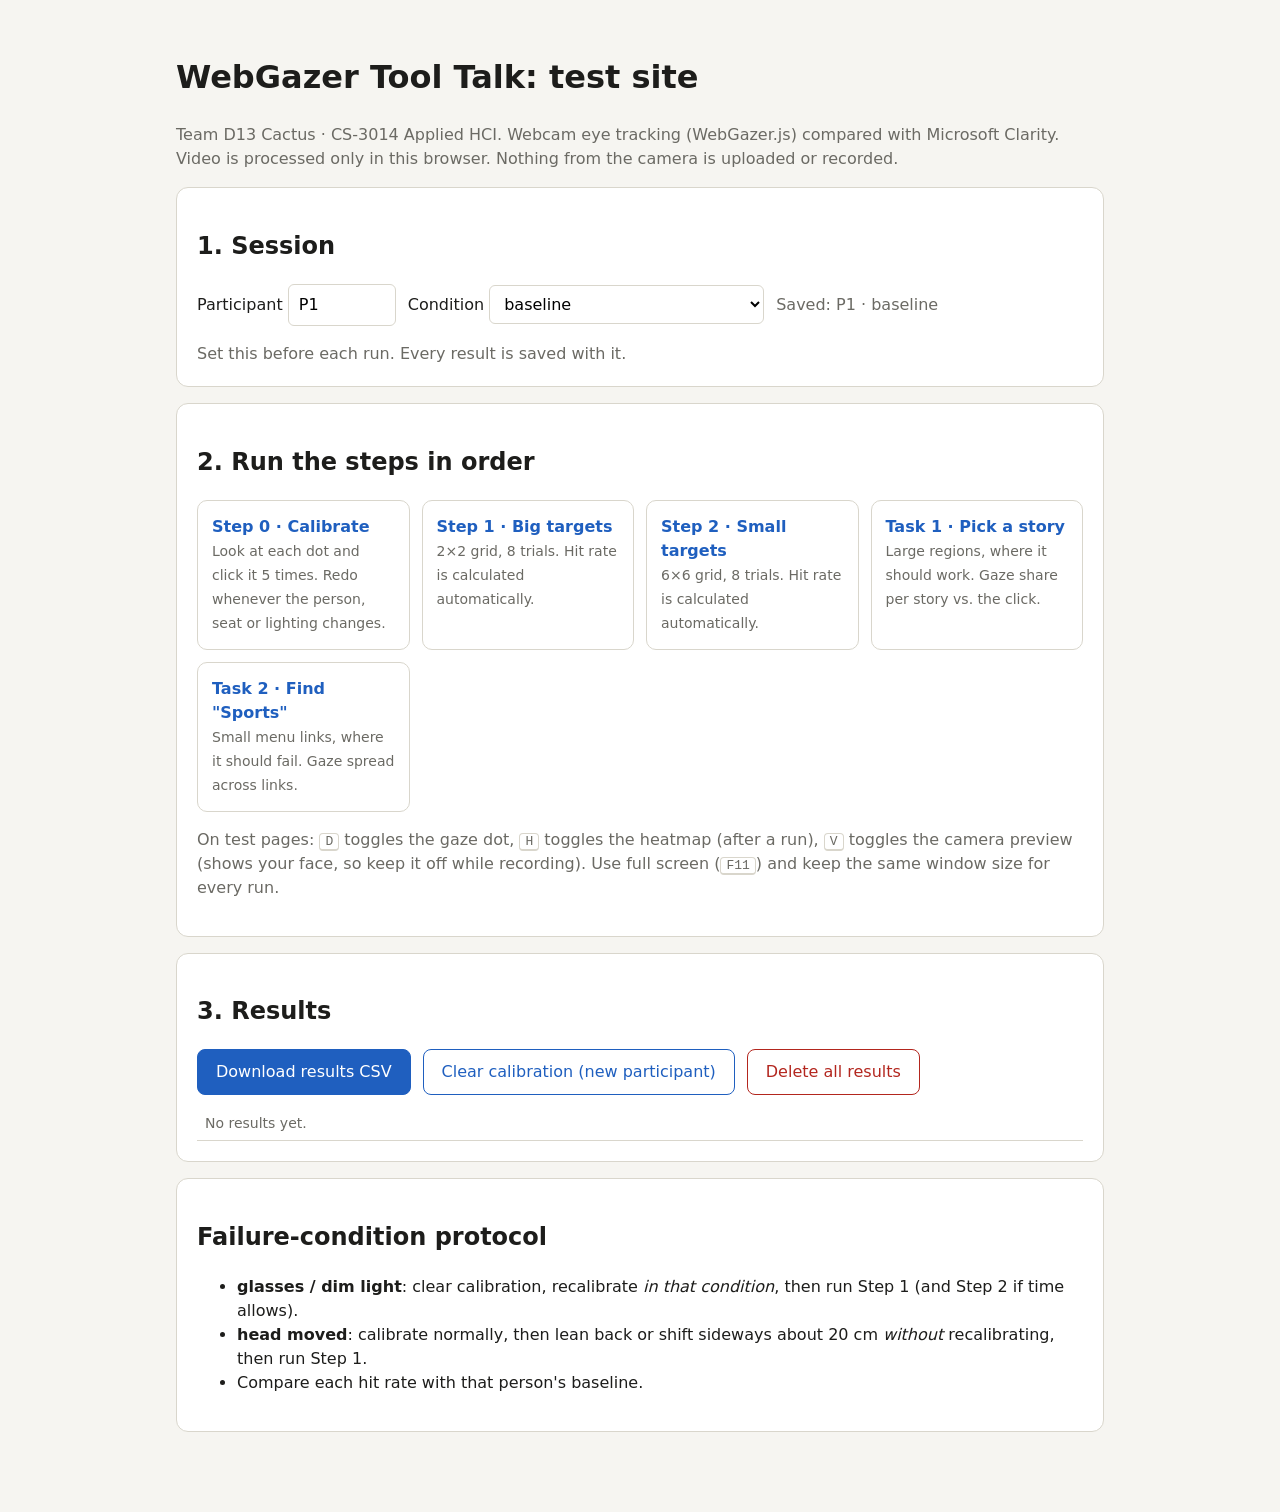
==== index.html @ 7dffea72 "initial commit: WebGazer test site" ====
<!doctype html>
<html lang="en">
<head>
<meta charset="utf-8">
<meta name="viewport" content="width=device-width, initial-scale=1">
<title>WebGazer Test Site</title>
<link rel="stylesheet" href="style.css">
<script src="config.js"></script>
<script src="common.js"></script>
</head>
<body>
<div class="wrap">
  <h1>WebGazer Tool Talk: test site</h1>
  <p class="muted">Team D13 Cactus · CS-3014 Applied HCI. Webcam eye tracking (WebGazer.js) compared with Microsoft Clarity. Video is processed only in this browser. Nothing from the camera is uploaded or recorded.</p>

  <div class="card">
    <h2>1. Session</h2>
    <div class="row">
      <label>Participant <input id="participant" size="6" value="P1"></label>
      <label>Condition
        <select id="condition">
          <option value="baseline">baseline</option>
          <option value="glasses">glasses</option>
          <option value="dim-light">dim light</option>
          <option value="head-moved">head moved after calibration</option>
        </select>
      </label>
      <span id="saved" class="muted"></span>
    </div>
    <p class="muted" style="margin-bottom:0">Set this before each run. Every result is saved with it.</p>
  </div>

  <div class="card">
    <h2>2. Run the steps in order</h2>
    <div class="steps">
      <a class="step" href="calibrate.html"><b>Step 0 · Calibrate</b><span>Look at each dot and click it 5 times. Redo whenever the person, seat or lighting changes.</span></a>
      <a class="step" href="grid.html?size=2"><b>Step 1 · Big targets</b><span>2×2 grid, 8 trials. Hit rate is calculated automatically.</span></a>
      <a class="step" href="grid.html?size=6"><b>Step 2 · Small targets</b><span>6×6 grid, 8 trials. Hit rate is calculated automatically.</span></a>
      <a class="step" href="task1.html"><b>Task 1 · Pick a story</b><span>Large regions, where it should work. Gaze share per story vs. the click.</span></a>
      <a class="step" href="task2.html"><b>Task 2 · Find "Sports"</b><span>Small menu links, where it should fail. Gaze spread across links.</span></a>
    </div>
    <p class="muted">On test pages: <kbd>D</kbd> toggles the gaze dot, <kbd>H</kbd> toggles the heatmap (after a run), <kbd>V</kbd> toggles the camera preview (shows your face, so keep it off while recording). Use full screen (<kbd>F11</kbd>) and keep the same window size for every run.</p>
  </div>

  <div class="card">
    <h2>3. Results</h2>
    <div class="row" style="margin-bottom:12px">
      <button id="csv">Download results CSV</button>
      <button class="secondary" id="clearCal">Clear calibration (new participant)</button>
      <button class="danger" id="clearRes">Delete all results</button>
    </div>
    <div style="overflow-x:auto"><table id="tbl"></table></div>
  </div>

  <div class="card">
    <h2>Failure-condition protocol</h2>
    <ul>
      <li><b>glasses / dim light</b>: clear calibration, recalibrate <i>in that condition</i>, then run Step 1 (and Step 2 if time allows).</li>
      <li><b>head moved</b>: calibrate normally, then lean back or shift sideways about 20 cm <i>without</i> recalibrating, then run Step 1.</li>
      <li>Compare each hit rate with that person's baseline.</li>
    </ul>
  </div>
</div>

<script>
(function () {
  var s = getSession();
  var pEl = document.getElementById("participant"), cEl = document.getElementById("condition");
  pEl.value = s.participant; cEl.value = s.condition;
  function save() {
    setSession({ participant: pEl.value.trim() || "P1", condition: cEl.value });
    document.getElementById("saved").textContent = "Saved: " + sessionLabel();
  }
  pEl.addEventListener("input", save); cEl.addEventListener("change", save); save();

  var cols = ["time", "participant", "condition", "test", "hits", "trials", "hit_rate", "mean_error_px", "clicked", "detail", "viewport"];
  function render() {
    var rows = Store.get("wg_results", []);
    var t = document.getElementById("tbl");
    if (!rows.length) { t.innerHTML = "<tr><td class='muted'>No results yet.</td></tr>"; return; }
    t.innerHTML = "<tr>" + cols.map(function (c) { return "<th>" + c + "</th>"; }).join("") + "</tr>" +
      rows.slice().reverse().map(function (r) {
        return "<tr>" + cols.map(function (c) {
          var v = r[c] === undefined ? "" : r[c];
          if (c === "time") v = String(v).replace("T", " ").slice(0, 19);
          return "<td>" + String(v).replace(/</g, "&lt;") + "</td>";
        }).join("") + "</tr>";
      }).join("");
  }
  render();

  document.getElementById("csv").onclick = function () {
    var rows = Store.get("wg_results", []);
    var esc = function (v) { v = v === undefined ? "" : String(v); return /[",\n]/.test(v) ? '"' + v.replace(/"/g, '""') + '"' : v; };
    downloadText("webgazer-results.csv", cols.join(",") + "\n" + rows.map(function (r) { return cols.map(function (c) { return esc(r[c]); }).join(","); }).join("\n"));
  };
  document.getElementById("clearRes").onclick = function () {
    if (confirm("Delete ALL saved results? Download the CSV first.")) { Store.set("wg_results", []); render(); }
  };
  document.getElementById("clearCal").onclick = function () {
    try { indexedDB.deleteDatabase("localforage"); } catch (e) {}
    try { Object.keys(localStorage).forEach(function (k) { if (k.indexOf("localforage") === 0 || k.indexOf("webgazer") === 0) localStorage.removeItem(k); }); } catch (e) {}
    this.textContent = "Calibration cleared ✓";
  };
  tagClarity("hub");
})();
</script>
</body>
</html>
---- style.css ----
:root {
  --bg: #f6f5f1; --ink: #1d1d1b; --muted: #6b6a64; --line: #d9d6cc;
  --accent: #1f5fbf; --ok: #2e7d4f; --bad: #b3261e; --card: #ffffff;
}
* { box-sizing: border-box; }
html, body { margin: 0; height: 100%; }
body { background: var(--bg); color: var(--ink); font: 16px/1.5 system-ui, -apple-system, "Segoe UI", Roboto, sans-serif; }
a { color: var(--accent); }
button, .btn {
  font: inherit; padding: 10px 18px; border-radius: 8px; border: 1px solid var(--accent);
  background: var(--accent); color: #fff; cursor: pointer; text-decoration: none; display: inline-block;
}
button.secondary, .btn.secondary { background: transparent; color: var(--accent); }
button.danger { background: transparent; color: var(--bad); border-color: var(--bad); }
input, select { font: inherit; padding: 8px 10px; border: 1px solid var(--line); border-radius: 6px; background: #fff; }

/* hub */
.wrap { max-width: 960px; margin: 0 auto; padding: 32px 16px 64px; }
.card { background: var(--card); border: 1px solid var(--line); border-radius: 12px; padding: 20px; margin: 16px 0; }
.steps { display: grid; gap: 12px; grid-template-columns: repeat(auto-fit, minmax(200px, 1fr)); }
.step { display: block; background: var(--card); border: 1px solid var(--line); border-radius: 10px; padding: 14px; text-decoration: none; color: var(--ink); }
.step b { display: block; color: var(--accent); }
.step span { color: var(--muted); font-size: 14px; }
table { border-collapse: collapse; width: 100%; font-size: 14px; }
th, td { text-align: left; padding: 6px 8px; border-bottom: 1px solid var(--line); }
.row { display: flex; gap: 12px; flex-wrap: wrap; align-items: center; }
.muted { color: var(--muted); }
kbd { border: 1px solid var(--line); border-bottom-width: 2px; border-radius: 4px; padding: 0 5px; font-size: 13px; background: #fff; }

/* full-screen test pages */
.overlay {
  position: fixed; inset: 0; background: rgba(246,245,241,.97); z-index: 1000;
  display: flex; align-items: center; justify-content: center; padding: 16px;
}
.overlay .panel { max-width: 560px; background: #fff; border: 1px solid var(--line); border-radius: 14px; padding: 28px; }
.overlay h2 { margin-top: 0; }
.hud { position: fixed; top: 8px; right: 8px; z-index: 900; font-size: 12px; color: var(--muted); background: rgba(255,255,255,.85); padding: 4px 8px; border-radius: 6px; }
.noface { position: fixed; top: 8px; left: 50%; transform: translateX(-50%); z-index: 950; background: var(--bad); color: #fff; padding: 6px 14px; border-radius: 6px; display: none; }
#heat { position: fixed; inset: 0; pointer-events: none; z-index: 800; display: none; }
.results { position: fixed; bottom: 16px; left: 16px; z-index: 1001; max-width: 420px; background: #fff; border: 1px solid var(--line); border-radius: 12px; padding: 16px; box-shadow: 0 6px 24px rgba(0,0,0,.12); display: none; font-size: 14px; }
.results h3 { margin: 0 0 8px; }
.bar { height: 8px; background: var(--accent); border-radius: 4px; }
/* WebGazer's own gaze dot */
#webgazerGazeDot { z-index: 99999 !important; }
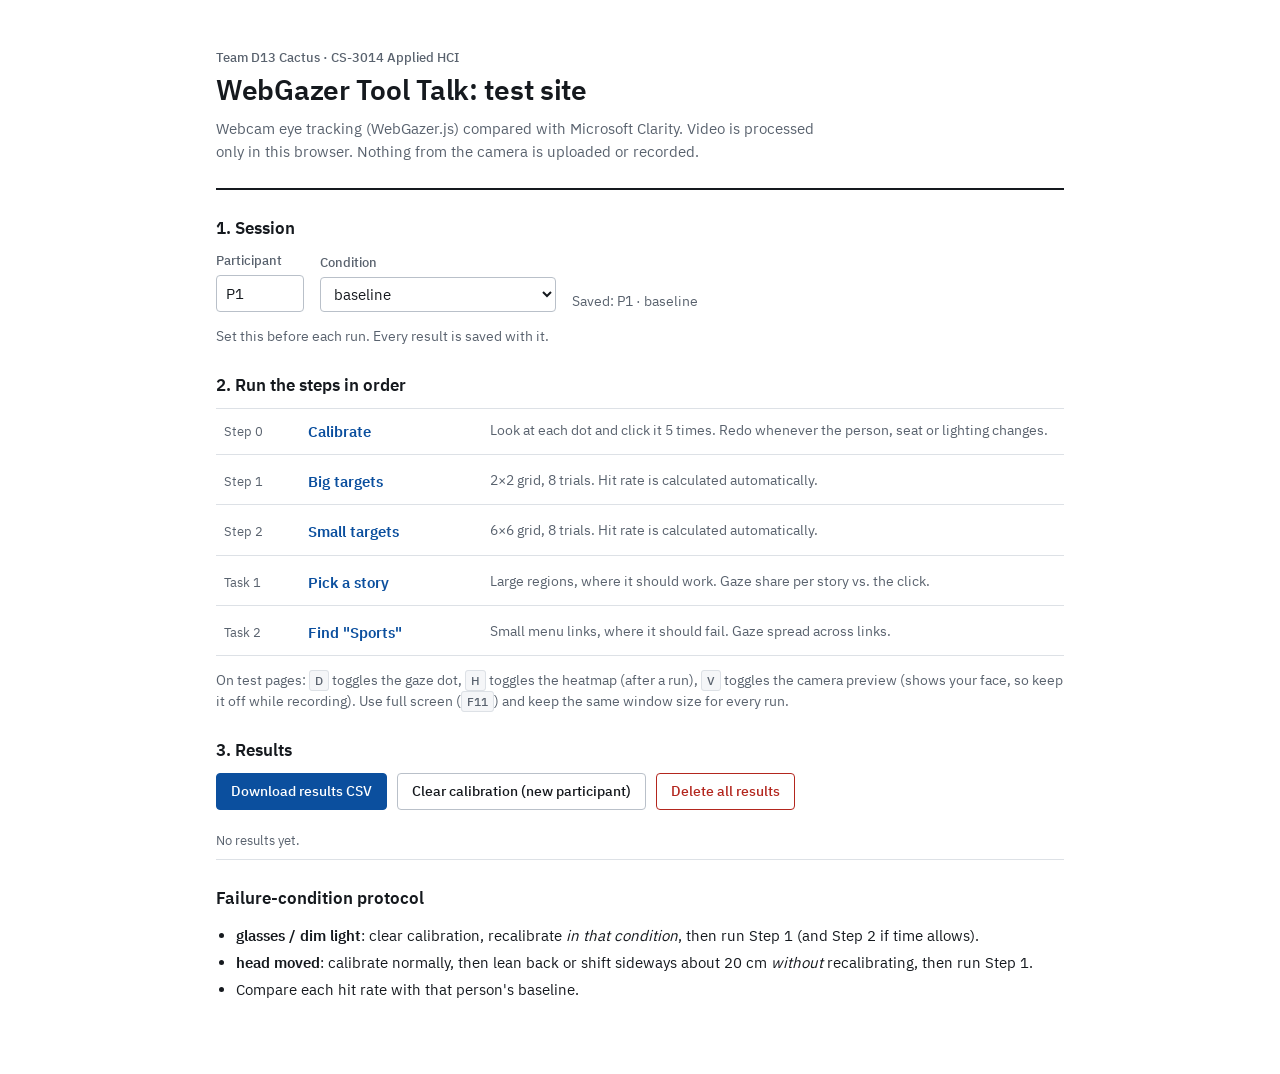
==== commit 24ee44e7: "Restyle the site and reorganise files into assets/ and vendor/ Replace the cream background and Geor" ====
--- a/index.html
+++ b/index.html
@@ -4,20 +4,23 @@
 <meta charset="utf-8">
 <meta name="viewport" content="width=device-width, initial-scale=1">
 <title>WebGazer Test Site</title>
-<link rel="stylesheet" href="style.css">
-<script src="config.js"></script>
-<script src="common.js"></script>
+<link rel="stylesheet" href="assets/css/style.css">
+<script src="assets/js/config.js"></script>
+<script src="assets/js/common.js"></script>
 </head>
 <body>
 <div class="wrap">
-  <h1>WebGazer Tool Talk: test site</h1>
-  <p class="muted">Team D13 Cactus · CS-3014 Applied HCI. Webcam eye tracking (WebGazer.js) compared with Microsoft Clarity. Video is processed only in this browser. Nothing from the camera is uploaded or recorded.</p>
+  <header class="site-header">
+    <div class="eyebrow">Team D13 Cactus · CS-3014 Applied HCI</div>
+    <h1>WebGazer Tool Talk: test site</h1>
+    <p class="muted">Webcam eye tracking (WebGazer.js) compared with Microsoft Clarity. Video is processed only in this browser. Nothing from the camera is uploaded or recorded.</p>
+  </header>
 
-  <div class="card">
+  <section class="section">
     <h2>1. Session</h2>
-    <div class="row">
-      <label>Participant <input id="participant" size="6" value="P1"></label>
-      <label>Condition
+    <div class="row session">
+      <label class="field">Participant <input id="participant" size="6" value="P1"></label>
+      <label class="field">Condition
         <select id="condition">
           <option value="baseline">baseline</option>
           <option value="glasses">glasses</option>
@@ -25,85 +28,43 @@
           <option value="head-moved">head moved after calibration</option>
         </select>
       </label>
-      <span id="saved" class="muted"></span>
+      <span id="saved" class="muted hint"></span>
     </div>
-    <p class="muted" style="margin-bottom:0">Set this before each run. Every result is saved with it.</p>
-  </div>
+    <p class="muted hint">Set this before each run. Every result is saved with it.</p>
+  </section>
 
-  <div class="card">
+  <section class="section">
     <h2>2. Run the steps in order</h2>
-    <div class="steps">
-      <a class="step" href="calibrate.html"><b>Step 0 · Calibrate</b><span>Look at each dot and click it 5 times. Redo whenever the person, seat or lighting changes.</span></a>
-      <a class="step" href="grid.html?size=2"><b>Step 1 · Big targets</b><span>2×2 grid, 8 trials. Hit rate is calculated automatically.</span></a>
-      <a class="step" href="grid.html?size=6"><b>Step 2 · Small targets</b><span>6×6 grid, 8 trials. Hit rate is calculated automatically.</span></a>
-      <a class="step" href="task1.html"><b>Task 1 · Pick a story</b><span>Large regions, where it should work. Gaze share per story vs. the click.</span></a>
-      <a class="step" href="task2.html"><b>Task 2 · Find "Sports"</b><span>Small menu links, where it should fail. Gaze spread across links.</span></a>
-    </div>
-    <p class="muted">On test pages: <kbd>D</kbd> toggles the gaze dot, <kbd>H</kbd> toggles the heatmap (after a run), <kbd>V</kbd> toggles the camera preview (shows your face, so keep it off while recording). Use full screen (<kbd>F11</kbd>) and keep the same window size for every run.</p>
-  </div>
+    <ol class="steps">
+      <li><a class="step" href="calibrate.html"><span class="step-no">Step 0</span><span class="step-name">Calibrate</span><span class="step-desc">Look at each dot and click it 5 times. Redo whenever the person, seat or lighting changes.</span></a></li>
+      <li><a class="step" href="grid.html?size=2"><span class="step-no">Step 1</span><span class="step-name">Big targets</span><span class="step-desc">2×2 grid, 8 trials. Hit rate is calculated automatically.</span></a></li>
+      <li><a class="step" href="grid.html?size=6"><span class="step-no">Step 2</span><span class="step-name">Small targets</span><span class="step-desc">6×6 grid, 8 trials. Hit rate is calculated automatically.</span></a></li>
+      <li><a class="step" href="task1.html"><span class="step-no">Task 1</span><span class="step-name">Pick a story</span><span class="step-desc">Large regions, where it should work. Gaze share per story vs. the click.</span></a></li>
+      <li><a class="step" href="task2.html"><span class="step-no">Task 2</span><span class="step-name">Find "Sports"</span><span class="step-desc">Small menu links, where it should fail. Gaze spread across links.</span></a></li>
+    </ol>
+    <p class="muted hint">On test pages: <kbd>D</kbd> toggles the gaze dot, <kbd>H</kbd> toggles the heatmap (after a run), <kbd>V</kbd> toggles the camera preview (shows your face, so keep it off while recording). Use full screen (<kbd>F11</kbd>) and keep the same window size for every run.</p>
+  </section>
 
-  <div class="card">
+  <section class="section">
     <h2>3. Results</h2>
-    <div class="row" style="margin-bottom:12px">
+    <div class="row results-actions">
       <button id="csv">Download results CSV</button>
       <button class="secondary" id="clearCal">Clear calibration (new participant)</button>
       <button class="danger" id="clearRes">Delete all results</button>
     </div>
-    <div style="overflow-x:auto"><table id="tbl"></table></div>
-  </div>
+    <div class="table-scroll"><table id="tbl"></table></div>
+  </section>
 
-  <div class="card">
+  <section class="section">
     <h2>Failure-condition protocol</h2>
     <ul>
       <li><b>glasses / dim light</b>: clear calibration, recalibrate <i>in that condition</i>, then run Step 1 (and Step 2 if time allows).</li>
       <li><b>head moved</b>: calibrate normally, then lean back or shift sideways about 20 cm <i>without</i> recalibrating, then run Step 1.</li>
       <li>Compare each hit rate with that person's baseline.</li>
     </ul>
-  </div>
+  </section>
 </div>
 
-<script>
-(function () {
-  var s = getSession();
-  var pEl = document.getElementById("participant"), cEl = document.getElementById("condition");
-  pEl.value = s.participant; cEl.value = s.condition;
-  function save() {
-    setSession({ participant: pEl.value.trim() || "P1", condition: cEl.value });
-    document.getElementById("saved").textContent = "Saved: " + sessionLabel();
-  }
-  pEl.addEventListener("input", save); cEl.addEventListener("change", save); save();
-
-  var cols = ["time", "participant", "condition", "test", "hits", "trials", "hit_rate", "mean_error_px", "clicked", "detail", "viewport"];
-  function render() {
-    var rows = Store.get("wg_results", []);
-    var t = document.getElementById("tbl");
-    if (!rows.length) { t.innerHTML = "<tr><td class='muted'>No results yet.</td></tr>"; return; }
-    t.innerHTML = "<tr>" + cols.map(function (c) { return "<th>" + c + "</th>"; }).join("") + "</tr>" +
-      rows.slice().reverse().map(function (r) {
-        return "<tr>" + cols.map(function (c) {
-          var v = r[c] === undefined ? "" : r[c];
-          if (c === "time") v = String(v).replace("T", " ").slice(0, 19);
-          return "<td>" + String(v).replace(/</g, "&lt;") + "</td>";
-        }).join("") + "</tr>";
-      }).join("");
-  }
-  render();
-
-  document.getElementById("csv").onclick = function () {
-    var rows = Store.get("wg_results", []);
-    var esc = function (v) { v = v === undefined ? "" : String(v); return /[",\n]/.test(v) ? '"' + v.replace(/"/g, '""') + '"' : v; };
-    downloadText("webgazer-results.csv", cols.join(",") + "\n" + rows.map(function (r) { return cols.map(function (c) { return esc(r[c]); }).join(","); }).join("\n"));
-  };
-  document.getElementById("clearRes").onclick = function () {
-    if (confirm("Delete ALL saved results? Download the CSV first.")) { Store.set("wg_results", []); render(); }
-  };
-  document.getElementById("clearCal").onclick = function () {
-    try { indexedDB.deleteDatabase("localforage"); } catch (e) {}
-    try { Object.keys(localStorage).forEach(function (k) { if (k.indexOf("localforage") === 0 || k.indexOf("webgazer") === 0) localStorage.removeItem(k); }); } catch (e) {}
-    this.textContent = "Calibration cleared ✓";
-  };
-  tagClarity("hub");
-})();
-</script>
+<script src="assets/js/hub.js"></script>
 </body>
 </html>
--- a/assets/css/style.css
+++ b/assets/css/style.css
@@ -0,0 +1,108 @@
+/* Fonts are self-hosted so nothing is requested from a third party and text
+   measures the same on every machine that runs the tests. */
+@font-face { font-family: "IBM Plex Sans"; font-weight: 400; font-display: swap; src: url("../fonts/ibm-plex-sans-400.woff2") format("woff2"); }
+@font-face { font-family: "IBM Plex Sans"; font-weight: 500; font-display: swap; src: url("../fonts/ibm-plex-sans-500.woff2") format("woff2"); }
+@font-face { font-family: "IBM Plex Sans"; font-weight: 600; font-display: swap; src: url("../fonts/ibm-plex-sans-600.woff2") format("woff2"); }
+
+:root {
+  --bg: #ffffff; --surface: #f5f6f8; --ink: #15191e; --muted: #59626e; --line: #dde1e6;
+  --accent: #0b4f9e; --accent-dark: #083c79; --ok: #1d7a4c; --bad: #b3261e;
+  --sans: "IBM Plex Sans", "Segoe UI", system-ui, sans-serif;
+}
+* { box-sizing: border-box; }
+html, body { margin: 0; height: 100%; }
+body { background: var(--bg); color: var(--ink); font: 15px/1.55 var(--sans); }
+a { color: var(--accent); }
+h1, h2, h3 { font-weight: 600; line-height: 1.25; }
+
+button, .btn {
+  font: 500 14px/1.4 var(--sans); padding: 8px 14px; border-radius: 4px; border: 1px solid var(--accent);
+  background: var(--accent); color: #fff; cursor: pointer; text-decoration: none; display: inline-block;
+}
+button:hover, .btn:hover { background: var(--accent-dark); border-color: var(--accent-dark); }
+button:disabled { background: var(--surface); border-color: var(--line); color: var(--muted); cursor: default; }
+button.secondary, .btn.secondary { background: #fff; color: var(--ink); border-color: #b9c0c9; }
+button.secondary:hover, .btn.secondary:hover { background: var(--surface); }
+button.danger { background: #fff; color: var(--bad); border-color: var(--bad); }
+button.danger:hover { background: #fbeeed; }
+input, select { font: inherit; padding: 6px 9px; border: 1px solid #b9c0c9; border-radius: 4px; background: #fff; color: var(--ink); }
+:focus-visible { outline: 2px solid var(--accent); outline-offset: 2px; }
+
+table { border-collapse: collapse; width: 100%; font-size: 13px; font-variant-numeric: tabular-nums; }
+th, td { text-align: left; padding: 7px 10px 7px 0; border-bottom: 1px solid var(--line); }
+th { color: var(--muted); font-weight: 500; white-space: nowrap; }
+.row { display: flex; gap: 10px; flex-wrap: wrap; align-items: center; }
+.muted { color: var(--muted); }
+kbd { font: 500 12px/1 var(--sans); border: 1px solid var(--line); border-radius: 3px; padding: 2px 5px; background: var(--surface); }
+
+/* ---------- Hub ---------- */
+.wrap { max-width: 880px; margin: 0 auto; padding: 48px 16px 72px; }
+.site-header { padding-bottom: 24px; border-bottom: 2px solid var(--ink); }
+.site-header h1 { font-size: 28px; margin: 4px 0 10px; letter-spacing: -.01em; }
+.site-header p { margin: 0; max-width: 68ch; }
+.eyebrow { font-size: 13px; font-weight: 500; color: var(--muted); }
+.section { padding: 28px 0 0; }
+.section h2 { font-size: 17px; margin: 0 0 12px; }
+.section > p:last-child, .section > ul:last-child { margin-bottom: 0; }
+.section ul { padding-left: 20px; }
+.section li + li { margin-top: 4px; }
+.field { display: flex; flex-direction: column; gap: 4px; font-size: 13px; font-weight: 500; color: var(--muted); }
+.field input, .field select { font-size: 15px; font-weight: 400; }
+.session { align-items: flex-end; gap: 16px; }
+.hint { font-size: 13.5px; }
+.results-actions { margin-bottom: 14px; }
+.table-scroll { overflow-x: auto; }
+.table-scroll td { white-space: nowrap; }
+
+.steps { list-style: none; margin: 0 0 12px; padding: 0; border-top: 1px solid var(--line); }
+.step { display: grid; grid-template-columns: 72px 170px 1fr; gap: 12px; padding: 11px 8px; border-bottom: 1px solid var(--line); text-decoration: none; color: var(--ink); }
+.step:hover { background: var(--surface); }
+.step-no { color: var(--muted); font-size: 13px; line-height: 23px; }
+.step-name { color: var(--accent); font-weight: 600; }
+.step-desc { color: var(--muted); font-size: 14px; }
+@media (max-width: 640px) {
+  .wrap { padding-top: 28px; }
+  .step { grid-template-columns: 56px 1fr; gap: 0 10px; }
+  .step-desc { grid-column: 2; }
+}
+
+/* ---------- Full-screen test pages ---------- */
+.overlay {
+  /* near-opaque on purpose: participants must not see the test page before it starts */
+  position: fixed; inset: 0; background: rgba(245,246,248,.97); z-index: 1000;
+  display: flex; align-items: center; justify-content: center; padding: 16px;
+}
+.overlay.see-through { background: rgba(245,246,248,.6); }
+.overlay .panel { max-width: 540px; background: #fff; border: 1px solid var(--line); border-radius: 6px; padding: 28px; }
+.overlay h2 { margin: 0 0 12px; font-size: 21px; }
+.overlay ol { padding-left: 20px; }
+.overlay li + li { margin-top: 6px; }
+.hud { position: fixed; top: 8px; right: 8px; z-index: 900; font-size: 12px; color: var(--muted); background: rgba(255,255,255,.9); padding: 3px 8px; border-radius: 3px; }
+.noface { position: fixed; top: 8px; left: 50%; transform: translateX(-50%); z-index: 950; background: var(--bad); color: #fff; padding: 6px 14px; border-radius: 4px; font-size: 14px; display: none; }
+#heat { position: fixed; inset: 0; pointer-events: none; z-index: 800; display: none; }
+
+.results { position: fixed; bottom: 16px; left: 16px; z-index: 1001; max-width: 440px; background: #fff; border: 1px solid var(--line); border-radius: 6px; padding: 18px; box-shadow: 0 8px 32px rgba(0,0,0,.16); display: none; font-size: 14px; }
+.results h3 { margin: 0 0 8px; font-size: 16px; }
+.results p { margin: 8px 0; }
+.results td { padding: 5px 10px 5px 0; }
+.results .actions { margin-top: 14px; }
+.bar-cell { width: 45%; }
+.bar { height: 8px; background: var(--accent); border-radius: 1px; }
+.bar-outside { background: #b9c0c9; }
+.num { text-align: right; padding-right: 0; }
+
+/* Calibration dots. The instructions call these red and green. */
+.dot { position: fixed; width: 26px; height: 26px; margin: -13px 0 0 -13px; border-radius: 50%;
+       background: var(--bad); border: 3px solid #fff; box-shadow: 0 0 0 1px #8a929c; cursor: pointer; z-index: 500; }
+.dot.done { background: var(--ok); cursor: default; }
+
+/* Accuracy grid. The instructions call the lit cell yellow. */
+#grid { position: fixed; inset: 0; display: grid; gap: 10px; padding: 10px; }
+.cell { border: 2px solid var(--line); border-radius: 4px; background: var(--surface); transition: background .15s; }
+.cell.lit { background: #f2b705; border-color: #c99600; }
+.cell.hit { background: #cde8d9; }
+.cell.miss { background: #f4d3d0; }
+#cue { position: fixed; left: 50%; top: 50%; transform: translate(-50%,-50%); font-size: 14px; color: var(--muted); z-index: 600; pointer-events: none; }
+
+/* WebGazer's own gaze dot */
+#webgazerGazeDot { z-index: 99999 !important; }
